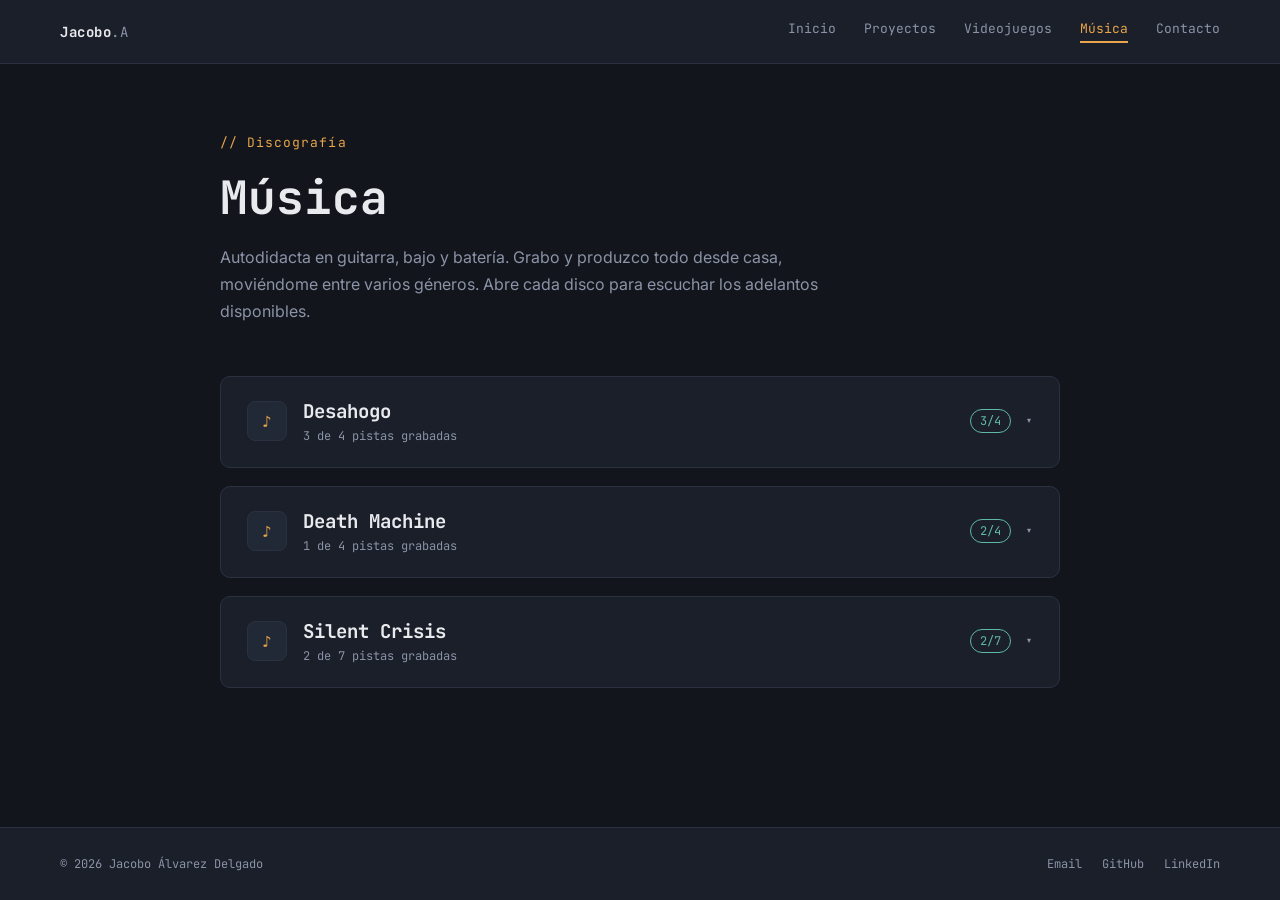
==== Views/musica.html @ ad119c72 "Primera Version Subida de archivos principales y estructura. V1" ====
<!DOCTYPE html>
<html lang="es-es">
<head>
<meta charset="UTF-8">
<meta name="viewport" content="width=device-width, initial-scale=1.0">
<title>Jacobo A. — Música</title>
<link rel="preconnect" href="https://fonts.googleapis.com">
<link rel="icon" href="/Images/Logo.ico" type="image/x-icon">
<link rel="preconnect" href="https://fonts.gstatic.com" crossorigin>
<link href="https://fonts.googleapis.com/css2?family=JetBrains+Mono:wght@400;500;600;700&family=Inter:wght@400;500;600&display=swap" rel="stylesheet">
<link rel="stylesheet" href="CSS/musica.css">
</head>
<body>

  <header>
    <a class="brand" href="index.html"><b>Jacobo</b>.A</a>
    <nav>
      <a href="/index.html">Inicio</a>
      <a href="proyectos.html">Proyectos</a>
      <a href="videojuegos.html">Videojuegos</a>
      <a href="musica.html" class="current">Música</a>
      <a href="/index.html#Contacto">Contacto</a>
    </nav>
  </header>

  <main>
    <div class="page-eyebrow">// Discografía</div>
    <h1>Música</h1>
    <p class="lede">Autodidacta en guitarra, bajo y batería. Grabo y produzco todo desde casa, moviéndome entre varios géneros. Abre cada disco para escuchar los adelantos disponibles.</p>

    <div class="albums">

      <!-- DESAHOGO -->
      <div class="album">
        <button class="album-header" data-album="desahogo">
          <div class="left">
            <div class="icon">♪</div>
            <div>
              <h2>Desahogo</h2>
              <div class="meta">3 de 4 pistas grabadas</div>
            </div>
          </div>
          <div style="display:flex;align-items:center;gap:14px;">
            <span class="badge">3/4</span>
            <span class="chevron">▾</span>
          </div>
        </button>
        <div class="album-body">
          <p class="album-desc">Primer disco en conjunto a mi banda de musica "Werewolf" acompañado de Adrian y Marcos, guitarrista y bajista correspondientes de la banda.
            Es un disco con un estilo Nu-Metal con inspiracion del Heavy Metal. Una forma directa de presentarnos
          </p>

          <div class="track">
            <div class="track-title"><span><span class="num">01</span>Al final la conocí</span></div>
            <audio controls preload="none" src="/Audio/D2esahogho.mp3"></audio>
          </div>

          <div class="track">
            <div class="track-title"><span><span class="num">02</span>Cadenas de Agosto</span></div>
            <audio controls preload="none" src="audio/desahogo-02.mp3"></audio>
          </div>

          <div class="track">
            <div class="track-title"><span><span class="num">03</span>Desahogo</span></div>
            <audio controls preload="none" src="/Audio/Desahogho.mp3" ></audio>
          </div>

          <div class="track">
            <div class="track-title">
              <span><span class="num">04</span>Sin título</span>
              <span class="track-pending">próximamente</span>
            </div>
          </div>
        </div>
      </div>

      <!-- DEATH MACHINE -->
      <div class="album">
        <button class="album-header" data-album="death-machine">
          <div class="left">
            <div class="icon">♪</div>
            <div>
              <h2>Death Machine</h2>
              <div class="meta">1 de 4 pistas grabadas</div>
            </div>
          </div>
          <div style="display:flex;align-items:center;gap:14px;">
            <span class="badge">2/4</span>
            <span class="chevron">▾</span>
          </div>
        </button>
        <div class="album-body">
          <p class="album-desc">Disco más pesado y directo, con un ambiente mas oscuro y rapido, teniendo de inspiracion a grandes grupos del Trash,Death,Speed Metal. 
            Un disco que junta caos y ritmo de una manera agresiva y sucia.
          </p>

          <div class="track">
            <div class="track-title"><span><span class="num">01</span>InstaKill</span></div>
            <audio controls preload="none" src="/Audio/Instakill.mp3" onvolumechange="20"></audio>
          </div>

          <div class="track">
            <div class="track-title"><span><span class="num">02</span>DeathMachine</span></div>
            <audio controls preload="none" src="/Audio/NoseLaverdad.mp3" onvolumechange="20"></audio>
          </div>

          <div class="track">
            <div class="track-title">
              <span><span class="num">03</span>Sin título</span>
              <span class="track-pending">próximamente</span>
            </div>
          </div>

          <div class="track">
            <div class="track-title">
              <span><span class="num">04</span>Sin título</span>
              <span class="track-pending">próximamente</span>
            </div>
          </div>
        </div>
      </div>

      <!-- SILENT CRISIS -->
      <div class="album">
        <button class="album-header" data-album="silent-crisis">
          <div class="left">
            <div class="icon">♪</div>
            <div>
              <h2>Silent Crisis</h2>
              <div class="meta">2 de 7 pistas grabadas</div>
            </div>
          </div>
          <div style="display:flex;align-items:center;gap:14px;">
            <span class="badge">2/7</span>
            <span class="chevron">▾</span>
          </div>
        </button>
        <div class="album-body">
          <p class="album-desc">El proyecto más ambicioso, todavía en marcha, en el exploro nuevas formas de entender y explorar la musica con otros ritmos y tipo de musica.
            Actualmente esta en proceso, pero siendo en el que mas activo esta el proceso de creacion.
          </p>

          <div class="track">
            <div class="track-title"><span><span class="num">01</span>Begins</span></div>
            <audio controls preload="none" src="audio/silentcrisis-01.mp3"></audio>
          </div>

          <div class="track">
            <div class="track-title"><span><span class="num">02</span>Troops of Doom</span></div>
            <audio controls preload="none" src="audio/silentcrisis-02.mp3"></audio>
          </div>

          <div class="track">
            <div class="track-title">
              <span><span class="num">03 – 07</span>Sin título</span>
              <span class="track-pending">próximamente</span>
            </div>
          </div>
        </div>
      </div>

    </div>
  </main>

  <footer>
    <span>© 2026 Jacobo Álvarez Delgado</span>
    <div class="socials">
      <a href="mailto:jacobo.alvarez.delgado@gmail.com">Email</a>
      <a href="https://github.com/tu-usuario" target="_blank" rel="noopener">GitHub</a>
      <a href="https://www.linkedin.com/in/jacobo-alvarez-delgado-/" target="_blank" rel="noopener">LinkedIn</a>
    </div>
  </footer>

<script>

  const LIMITE_SEGUNDOS = 30;

  document.querySelectorAll('.album-header').forEach(btn => {
    btn.addEventListener('click', () => {
      const album = btn.closest('.album');
      const body = album.querySelector('.album-body');
      const isOpen = album.classList.contains('open');

      if (isOpen) {
        album.classList.remove('open');
        body.style.maxHeight = null;
      } else {
        album.classList.add('open');
        body.style.maxHeight = body.scrollHeight + 'px';
      }
    });
  });

  

  document.querySelectorAll('.preview-audio').forEach(audio => {
    audio.addEventListener('timeupdate', () => {
      if (audio.currentTime >= LIMITE_SEGUNDOS) {
        audio.pause();
        audio.currentTime = 0; 
      }
    });
  });
</script>
</body>
</html>
---- Views/CSS/musica.css ----
:root{
    --ink:#12151c;
    --surface:#1a1f29;
    --surface-2:#212836;
    --line:#2a3242;
    --text:#e9eaee;
    --muted:#8b93a7;
    --amber:#e8a54b;
    --teal:#5fb9a8;
    --mono:'JetBrains Mono', monospace;
    --sans:'Inter', sans-serif;
  }

  *{margin:0;padding:0;box-sizing:border-box;}

  body{
    background:var(--ink);
    color:var(--text);
    font-family:var(--sans);
    min-height:100vh;
    display:flex;
    flex-direction:column;
  }

  a{color:inherit;}

  /* ---------- Header ---------- */
  header{
    position:sticky;
    top:0;
    z-index:20;
    display:flex;
    align-items:center;
    justify-content:space-between;
    padding:20px 60px;
    background:var(--surface);
    border-bottom:1px solid var(--line);
  }
  header .brand{
    font-family:var(--mono);
    font-size:14px;
    letter-spacing:.04em;
    text-decoration:none;
    color:var(--muted);
  }
  header .brand b{color:var(--text);}
  header nav{
    display:flex;
    gap:28px;
  }
  header nav a{
    font-family:var(--mono);
    font-size:13px;
    color:var(--muted);
    text-decoration:none;
    border-bottom:2px solid transparent;
    padding-bottom:4px;
    transition:color .2s ease, border-color .2s ease;
  }
  header nav a:hover{color:var(--text);}
  header nav a.current{color:var(--amber);border-color:var(--amber);}

  /* ---------- Main ---------- */
  main{
    flex:1;
    max-width:920px;
    width:100%;
    margin:0 auto;
    padding:70px 40px 90px;
  }

  .page-eyebrow{
    font-family:var(--mono);
    font-size:13px;
    color:var(--amber);
    letter-spacing:.08em;
    margin-bottom:16px;
  }
  h1{
    font-family:var(--mono);
    font-weight:700;
    font-size:clamp(30px,4vw,46px);
    margin-bottom:16px;
  }
  main > p.lede{
    color:var(--muted);
    font-size:16px;
    line-height:1.7;
    max-width:620px;
    margin-bottom:50px;
  }

  /* ---------- Album cards (accordion) ---------- */
  .albums{
    display:flex;
    flex-direction:column;
    gap:18px;
  }
  .album{
    background:var(--surface);
    border:1px solid var(--line);
    border-radius:10px;
    overflow:hidden;
  }
  .album-header{
    display:flex;
    align-items:center;
    justify-content:space-between;
    gap:16px;
    width:100%;
    padding:22px 26px;
    background:none;
    border:none;
    cursor:pointer;
    text-align:left;
    color:var(--text);
  }
  .album-header:hover{background:var(--surface-2);}
  .album-header .left{
    display:flex;
    align-items:center;
    gap:16px;
  }
  .album-header .icon{
    width:40px;
    height:40px;
    border-radius:8px;
    background:var(--surface-2);
    border:1px solid var(--line);
    display:flex;
    align-items:center;
    justify-content:center;
    font-family:var(--mono);
    color:var(--amber);
    font-size:16px;
    flex-shrink:0;
  }
  .album-header h2{
    font-family:var(--mono);
    font-size:19px;
    font-weight:700;
  }
  .album-header .meta{
    font-family:var(--mono);
    font-size:12px;
    color:var(--muted);
    margin-top:4px;
  }
  .album-header .badge{
    font-family:var(--mono);
    font-size:12px;
    color:var(--teal);
    border:1px solid var(--teal);
    padding:3px 9px;
    border-radius:999px;
    white-space:nowrap;
  }
  .album-header .chevron{
    font-family:var(--mono);
    color:var(--muted);
    transition:transform .25s ease;
    flex-shrink:0;
  }
  .album.open .chevron{transform:rotate(180deg);}

  .album-body{
    max-height:0;
    overflow:hidden;
    transition:max-height .35s ease;
    border-top:1px solid transparent;
  }
  .album.open .album-body{
    border-top:1px solid var(--line);
  }

  .album-desc{
    padding:20px 26px 4px;
    color:var(--muted);
    font-size:14px;
    line-height:1.6;
  }

  .track{
    display:flex;
    flex-direction:column;
    gap:10px;
    padding:16px 26px;
    border-top:1px solid var(--line);
  }
  .track-title{
    display:flex;
    align-items:center;
    justify-content:space-between;
    font-family:var(--mono);
    font-size:14px;
  }
  .track-title .num{color:var(--muted);margin-right:10px;}
  .track-pending{
    font-family:var(--mono);
    font-size:11px;
    color:var(--muted);
    border:1px dashed var(--line);
    padding:3px 8px;
    border-radius:999px;
  }
  audio{
    width:100%;
    height:36px;
    filter:invert(0);
  }
  /* Tint the native player to fit the dark palette */
  audio::-webkit-media-controls-panel{
    background:var(--surface-2);
  }

  footer{
    border-top:1px solid var(--line);
    background:var(--surface);
    padding:28px 60px;
    display:flex;
    align-items:center;
    justify-content:space-between;
    flex-wrap:wrap;
    gap:12px;
    font-family:var(--mono);
    font-size:12px;
    color:var(--muted);
  }
  footer .socials{
    display:flex;
    gap:20px;
  }
  footer a{
    text-decoration:none;
    color:var(--muted);
    transition:color .2s ease;
  }
  footer a:hover{color:var(--amber);}

  @media (max-width:640px){
    header{padding:16px 20px;}
    header nav{gap:16px;}
    main{padding:50px 20px 70px;}
    footer{padding:22px 20px;flex-direction:column;align-items:flex-start;}
    .album-header{padding:18px 18px;}
    .album-desc, .track{padding-left:18px;padding-right:18px;}
  }
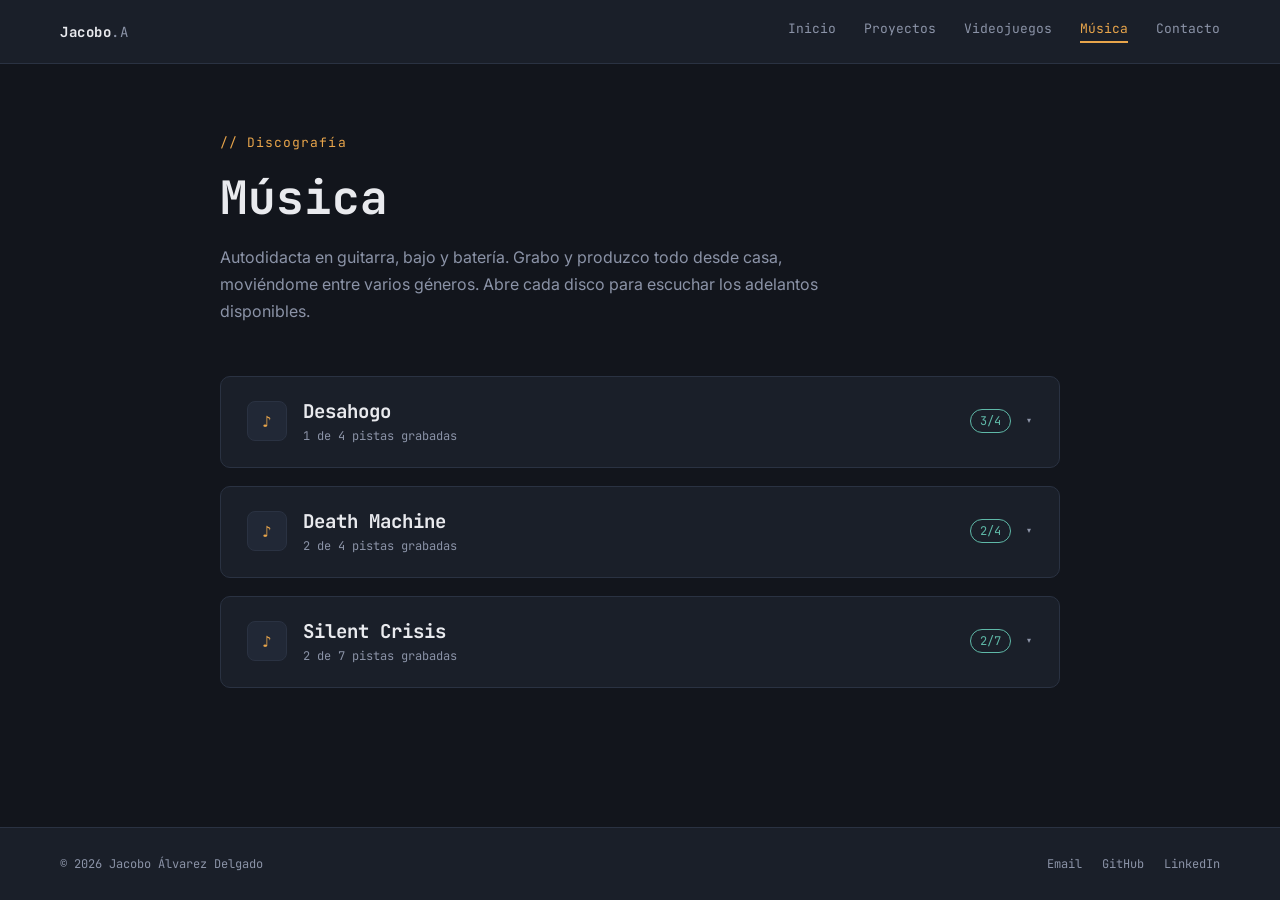
==== commit b99deceb: "Update musica.html" ====
--- a/Views/musica.html
+++ b/Views/musica.html
@@ -37,7 +37,7 @@
             <div class="icon">♪</div>
             <div>
               <h2>Desahogo</h2>
-              <div class="meta">3 de 4 pistas grabadas</div>
+              <div class="meta">1 de 4 pistas grabadas</div>
             </div>
           </div>
           <div style="display:flex;align-items:center;gap:14px;">
@@ -52,17 +52,17 @@
 
           <div class="track">
             <div class="track-title"><span><span class="num">01</span>Al final la conocí</span></div>
-            <audio controls preload="none" src="/Audio/D2esahogho.mp3"></audio>
+            <audio class="preview-audio" controls controlsList="nodownload noremoteplayback" preload="none" src="/Audio/D2esahogho.mp3"></audio>
           </div>
 
           <div class="track">
             <div class="track-title"><span><span class="num">02</span>Cadenas de Agosto</span></div>
-            <audio controls preload="none" src="audio/desahogo-02.mp3"></audio>
+            <audio class="preview-audio" controls controlsList="nodownload noremoteplayback" preload="none" src="audio/desahogo-02.mp3"></audio>
           </div>
 
           <div class="track">
             <div class="track-title"><span><span class="num">03</span>Desahogo</span></div>
-            <audio controls preload="none" src="/Audio/Desahogho.mp3" ></audio>
+            <audio class="preview-audio" controls controlsList="nodownload noremoteplayback" preload="none" src="/Audio/Desahogho.mp3"></audio>
           </div>
 
           <div class="track">
@@ -81,7 +81,7 @@
             <div class="icon">♪</div>
             <div>
               <h2>Death Machine</h2>
-              <div class="meta">1 de 4 pistas grabadas</div>
+              <div class="meta">2 de 4 pistas grabadas</div>
             </div>
           </div>
           <div style="display:flex;align-items:center;gap:14px;">
@@ -96,12 +96,12 @@
 
           <div class="track">
             <div class="track-title"><span><span class="num">01</span>InstaKill</span></div>
-            <audio controls preload="none" src="/Audio/Instakill.mp3" onvolumechange="20"></audio>
+            <audio class="preview-audio" controls controlsList="nodownload noremoteplayback" preload="none" src="/Audio/Instakill.mp3"></audio>
           </div>
 
           <div class="track">
             <div class="track-title"><span><span class="num">02</span>DeathMachine</span></div>
-            <audio controls preload="none" src="/Audio/NoseLaverdad.mp3" onvolumechange="20"></audio>
+            <audio class="preview-audio" controls controlsList="nodownload noremoteplayback" preload="none" src="/Audio/NoseLaverdad.mp3"></audio>
           </div>
 
           <div class="track">
@@ -142,12 +142,12 @@
 
           <div class="track">
             <div class="track-title"><span><span class="num">01</span>Begins</span></div>
-            <audio controls preload="none" src="audio/silentcrisis-01.mp3"></audio>
+            <audio class="preview-audio" controls controlsList="nodownload noremoteplayback" preload="none" src="audio/silentcrisis-01.mp3"></audio>
           </div>
 
           <div class="track">
             <div class="track-title"><span><span class="num">02</span>Troops of Doom</span></div>
-            <audio controls preload="none" src="audio/silentcrisis-02.mp3"></audio>
+            <audio class="preview-audio" controls controlsList="nodownload noremoteplayback" preload="none" src="audio/silentcrisis-02.mp3"></audio>
           </div>
 
           <div class="track">
@@ -191,16 +191,18 @@
     });
   });
 
-  
-
   document.querySelectorAll('.preview-audio').forEach(audio => {
+    // Bloquea el menú contextual (clic derecho) para evitar "Guardar audio como..."
+    audio.addEventListener('contextmenu', e => e.preventDefault());
+
+    // Corta la reproducción al llegar al límite de segundos
     audio.addEventListener('timeupdate', () => {
       if (audio.currentTime >= LIMITE_SEGUNDOS) {
         audio.pause();
-        audio.currentTime = 0; 
+        audio.currentTime = 0;
       }
     });
   });
 </script>
 </body>
-</html>+</html>
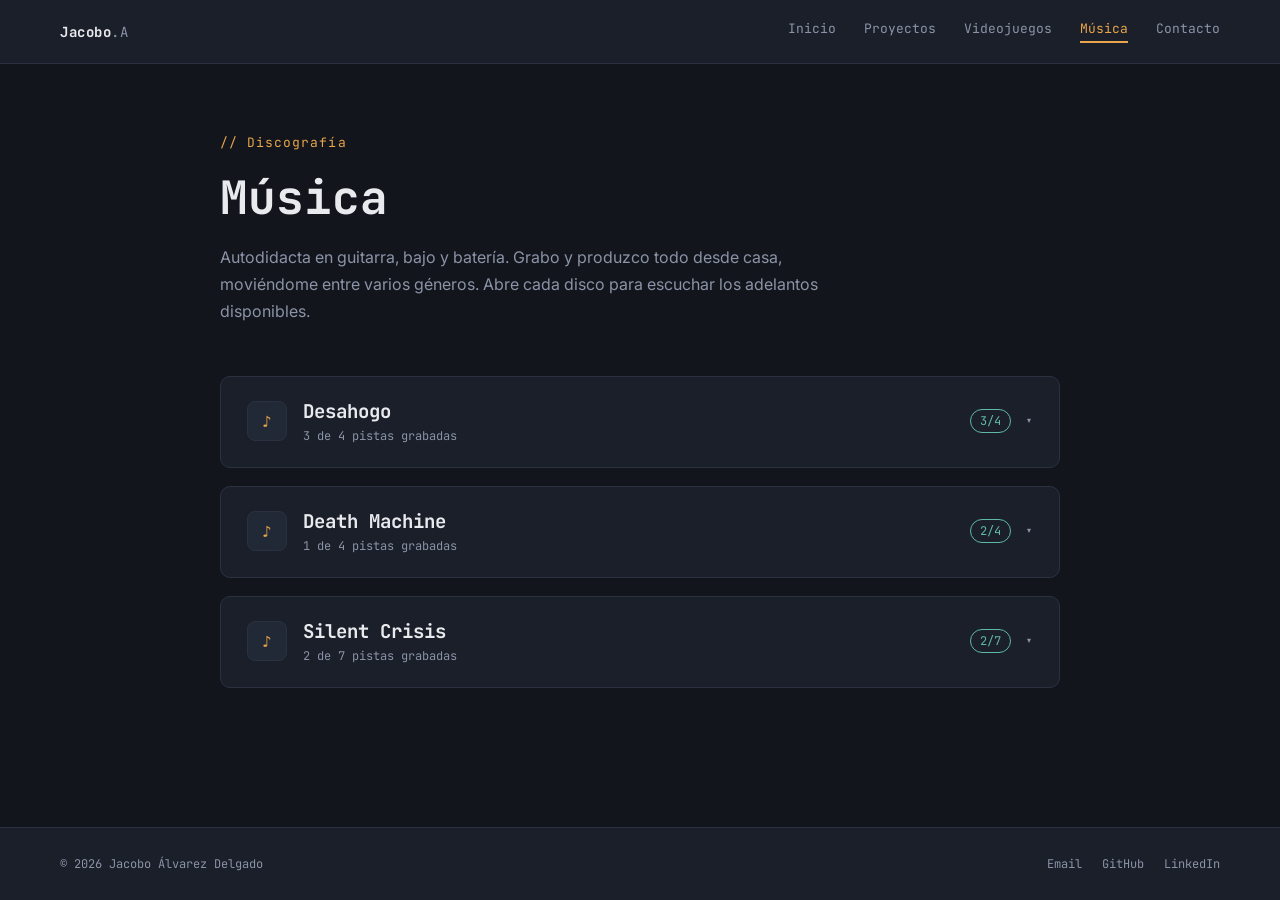
==== commit 0c682279: "Update musica.html Cambio de rutas" ====
--- a/Views/musica.html
+++ b/Views/musica.html
@@ -5,7 +5,7 @@
 <meta name="viewport" content="width=device-width, initial-scale=1.0">
 <title>Jacobo A. — Música</title>
 <link rel="preconnect" href="https://fonts.googleapis.com">
-<link rel="icon" href="/Images/Logo.ico" type="image/x-icon">
+<link rel="icon" href="../Images/Logo.ico" type="image/x-icon">
 <link rel="preconnect" href="https://fonts.gstatic.com" crossorigin>
 <link href="https://fonts.googleapis.com/css2?family=JetBrains+Mono:wght@400;500;600;700&family=Inter:wght@400;500;600&display=swap" rel="stylesheet">
 <link rel="stylesheet" href="CSS/musica.css">
@@ -13,13 +13,13 @@
 <body>
 
   <header>
-    <a class="brand" href="index.html"><b>Jacobo</b>.A</a>
+    <a class="brand" href="../index.html"><b>Jacobo</b>.A</a>
     <nav>
-      <a href="/index.html">Inicio</a>
+      <a href="../index.html">Inicio</a>
       <a href="proyectos.html">Proyectos</a>
       <a href="videojuegos.html">Videojuegos</a>
       <a href="musica.html" class="current">Música</a>
-      <a href="/index.html#Contacto">Contacto</a>
+      <a href="../index.html#Contacto">Contacto</a>
     </nav>
   </header>
 
@@ -37,7 +37,7 @@
             <div class="icon">♪</div>
             <div>
               <h2>Desahogo</h2>
-              <div class="meta">1 de 4 pistas grabadas</div>
+              <div class="meta">3 de 4 pistas grabadas</div>
             </div>
           </div>
           <div style="display:flex;align-items:center;gap:14px;">
@@ -52,17 +52,17 @@
 
           <div class="track">
             <div class="track-title"><span><span class="num">01</span>Al final la conocí</span></div>
-            <audio class="preview-audio" controls controlsList="nodownload noremoteplayback" preload="none" src="/Audio/D2esahogho.mp3"></audio>
+            <audio class="preview-audio" controls controlsList="nodownload noremoteplayback" preload="none" src="../Audio/D2esahogho.mp3"></audio>
           </div>
 
           <div class="track">
             <div class="track-title"><span><span class="num">02</span>Cadenas de Agosto</span></div>
-            <audio class="preview-audio" controls controlsList="nodownload noremoteplayback" preload="none" src="audio/desahogo-02.mp3"></audio>
+            <audio class="preview-audio" controls controlsList="nodownload noremoteplayback" preload="none" src="../Audio/desahogo-02.mp3"></audio>
           </div>
 
           <div class="track">
             <div class="track-title"><span><span class="num">03</span>Desahogo</span></div>
-            <audio class="preview-audio" controls controlsList="nodownload noremoteplayback" preload="none" src="/Audio/Desahogho.mp3"></audio>
+            <audio class="preview-audio" controls controlsList="nodownload noremoteplayback" preload="none" src="../Audio/Desahogho.mp3"></audio>
           </div>
 
           <div class="track">
@@ -81,7 +81,7 @@
             <div class="icon">♪</div>
             <div>
               <h2>Death Machine</h2>
-              <div class="meta">2 de 4 pistas grabadas</div>
+              <div class="meta">1 de 4 pistas grabadas</div>
             </div>
           </div>
           <div style="display:flex;align-items:center;gap:14px;">
@@ -96,12 +96,12 @@
 
           <div class="track">
             <div class="track-title"><span><span class="num">01</span>InstaKill</span></div>
-            <audio class="preview-audio" controls controlsList="nodownload noremoteplayback" preload="none" src="/Audio/Instakill.mp3"></audio>
+            <audio class="preview-audio" controls controlsList="nodownload noremoteplayback" preload="none" src="../Audio/Instakill.mp3"></audio>
           </div>
 
           <div class="track">
             <div class="track-title"><span><span class="num">02</span>DeathMachine</span></div>
-            <audio class="preview-audio" controls controlsList="nodownload noremoteplayback" preload="none" src="/Audio/NoseLaverdad.mp3"></audio>
+            <audio class="preview-audio" controls controlsList="nodownload noremoteplayback" preload="none" src="../Audio/NoseLaverdad.mp3"></audio>
           </div>
 
           <div class="track">
@@ -142,12 +142,12 @@
 
           <div class="track">
             <div class="track-title"><span><span class="num">01</span>Begins</span></div>
-            <audio class="preview-audio" controls controlsList="nodownload noremoteplayback" preload="none" src="audio/silentcrisis-01.mp3"></audio>
+            <audio class="preview-audio" controls controlsList="nodownload noremoteplayback" preload="none" src="../Audio/silentcrisis-01.mp3"></audio>
           </div>
 
           <div class="track">
             <div class="track-title"><span><span class="num">02</span>Troops of Doom</span></div>
-            <audio class="preview-audio" controls controlsList="nodownload noremoteplayback" preload="none" src="audio/silentcrisis-02.mp3"></audio>
+            <audio class="preview-audio" controls controlsList="nodownload noremoteplayback" preload="none" src="../Audio/silentcrisis-02.mp3"></audio>
           </div>
 
           <div class="track">
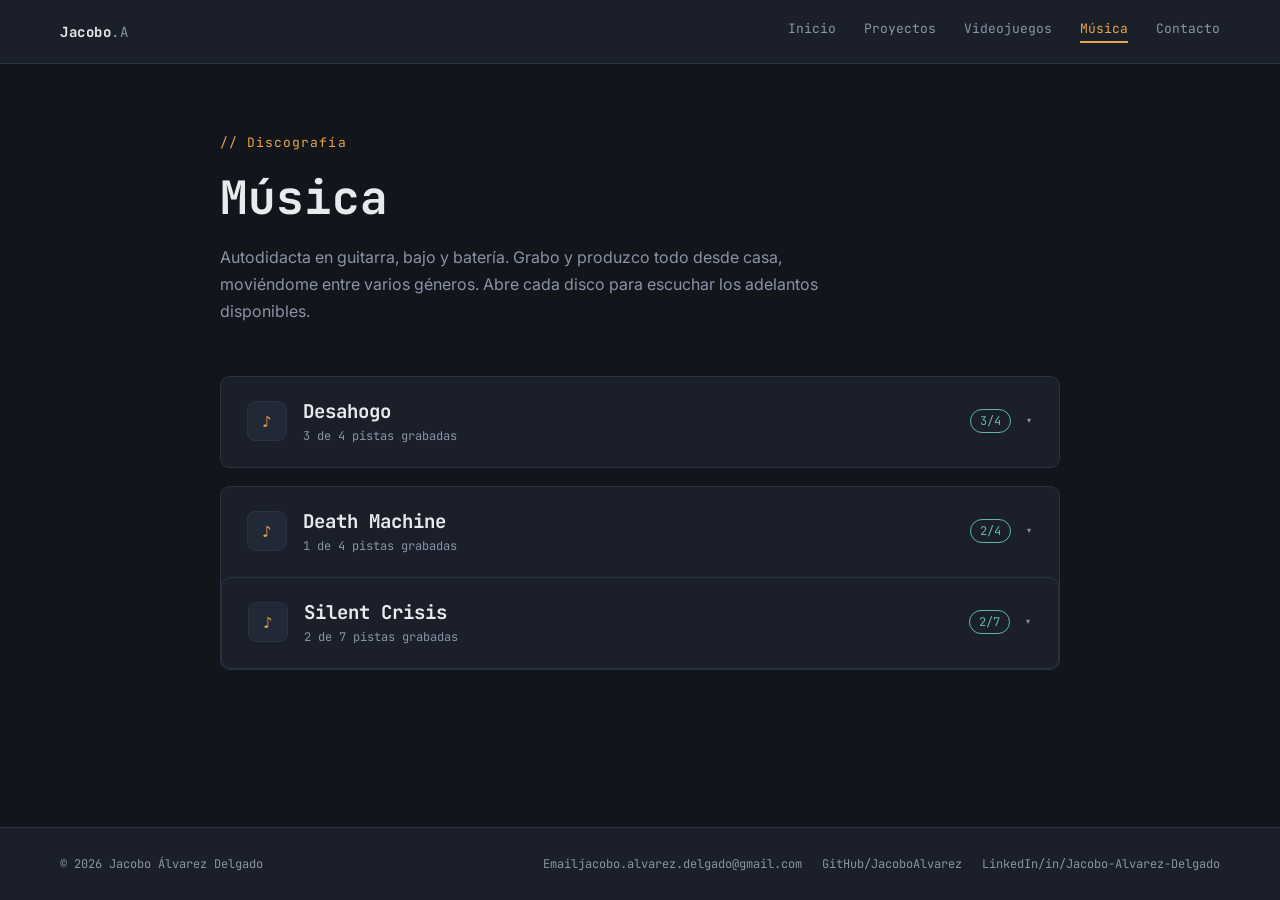
==== commit f7d06450: "Cambio de Meta Names y Enlaces Erroneos" ====
--- a/Views/musica.html
+++ b/Views/musica.html
@@ -1,208 +1,222 @@
-<!DOCTYPE html>
-<html lang="es-es">
-<head>
-<meta charset="UTF-8">
-<meta name="viewport" content="width=device-width, initial-scale=1.0">
-<title>Jacobo A. — Música</title>
-<link rel="preconnect" href="https://fonts.googleapis.com">
-<link rel="icon" href="../Images/Logo.ico" type="image/x-icon">
-<link rel="preconnect" href="https://fonts.gstatic.com" crossorigin>
-<link href="https://fonts.googleapis.com/css2?family=JetBrains+Mono:wght@400;500;600;700&family=Inter:wght@400;500;600&display=swap" rel="stylesheet">
-<link rel="stylesheet" href="CSS/musica.css">
-</head>
-<body>
-
-  <header>
-    <a class="brand" href="../index.html"><b>Jacobo</b>.A</a>
-    <nav>
-      <a href="../index.html">Inicio</a>
-      <a href="proyectos.html">Proyectos</a>
-      <a href="videojuegos.html">Videojuegos</a>
-      <a href="musica.html" class="current">Música</a>
-      <a href="../index.html#Contacto">Contacto</a>
-    </nav>
-  </header>
-
-  <main>
-    <div class="page-eyebrow">// Discografía</div>
-    <h1>Música</h1>
-    <p class="lede">Autodidacta en guitarra, bajo y batería. Grabo y produzco todo desde casa, moviéndome entre varios géneros. Abre cada disco para escuchar los adelantos disponibles.</p>
-
-    <div class="albums">
-
-      <!-- DESAHOGO -->
-      <div class="album">
-        <button class="album-header" data-album="desahogo">
-          <div class="left">
-            <div class="icon">♪</div>
-            <div>
-              <h2>Desahogo</h2>
-              <div class="meta">3 de 4 pistas grabadas</div>
-            </div>
-          </div>
-          <div style="display:flex;align-items:center;gap:14px;">
-            <span class="badge">3/4</span>
-            <span class="chevron">▾</span>
-          </div>
-        </button>
-        <div class="album-body">
-          <p class="album-desc">Primer disco en conjunto a mi banda de musica "Werewolf" acompañado de Adrian y Marcos, guitarrista y bajista correspondientes de la banda.
-            Es un disco con un estilo Nu-Metal con inspiracion del Heavy Metal. Una forma directa de presentarnos
-          </p>
-
-          <div class="track">
-            <div class="track-title"><span><span class="num">01</span>Al final la conocí</span></div>
-            <audio class="preview-audio" controls controlsList="nodownload noremoteplayback" preload="none" src="../Audio/D2esahogho.mp3"></audio>
-          </div>
-
-          <div class="track">
-            <div class="track-title"><span><span class="num">02</span>Cadenas de Agosto</span></div>
-            <audio class="preview-audio" controls controlsList="nodownload noremoteplayback" preload="none" src="../Audio/desahogo-02.mp3"></audio>
-          </div>
-
-          <div class="track">
-            <div class="track-title"><span><span class="num">03</span>Desahogo</span></div>
-            <audio class="preview-audio" controls controlsList="nodownload noremoteplayback" preload="none" src="../Audio/Desahogho.mp3"></audio>
-          </div>
-
-          <div class="track">
-            <div class="track-title">
-              <span><span class="num">04</span>Sin título</span>
-              <span class="track-pending">próximamente</span>
-            </div>
-          </div>
-        </div>
-      </div>
-
-      <!-- DEATH MACHINE -->
-      <div class="album">
-        <button class="album-header" data-album="death-machine">
-          <div class="left">
-            <div class="icon">♪</div>
-            <div>
-              <h2>Death Machine</h2>
-              <div class="meta">1 de 4 pistas grabadas</div>
-            </div>
-          </div>
-          <div style="display:flex;align-items:center;gap:14px;">
-            <span class="badge">2/4</span>
-            <span class="chevron">▾</span>
-          </div>
-        </button>
-        <div class="album-body">
-          <p class="album-desc">Disco más pesado y directo, con un ambiente mas oscuro y rapido, teniendo de inspiracion a grandes grupos del Trash,Death,Speed Metal. 
-            Un disco que junta caos y ritmo de una manera agresiva y sucia.
-          </p>
-
-          <div class="track">
-            <div class="track-title"><span><span class="num">01</span>InstaKill</span></div>
-            <audio class="preview-audio" controls controlsList="nodownload noremoteplayback" preload="none" src="../Audio/Instakill.mp3"></audio>
-          </div>
-
-          <div class="track">
-            <div class="track-title"><span><span class="num">02</span>DeathMachine</span></div>
-            <audio class="preview-audio" controls controlsList="nodownload noremoteplayback" preload="none" src="../Audio/NoseLaverdad.mp3"></audio>
-          </div>
-
-          <div class="track">
-            <div class="track-title">
-              <span><span class="num">03</span>Sin título</span>
-              <span class="track-pending">próximamente</span>
-            </div>
-          </div>
-
-          <div class="track">
-            <div class="track-title">
-              <span><span class="num">04</span>Sin título</span>
-              <span class="track-pending">próximamente</span>
-            </div>
-          </div>
-        </div>
-      </div>
-
-      <!-- SILENT CRISIS -->
-      <div class="album">
-        <button class="album-header" data-album="silent-crisis">
-          <div class="left">
-            <div class="icon">♪</div>
-            <div>
-              <h2>Silent Crisis</h2>
-              <div class="meta">2 de 7 pistas grabadas</div>
-            </div>
-          </div>
-          <div style="display:flex;align-items:center;gap:14px;">
-            <span class="badge">2/7</span>
-            <span class="chevron">▾</span>
-          </div>
-        </button>
-        <div class="album-body">
-          <p class="album-desc">El proyecto más ambicioso, todavía en marcha, en el exploro nuevas formas de entender y explorar la musica con otros ritmos y tipo de musica.
-            Actualmente esta en proceso, pero siendo en el que mas activo esta el proceso de creacion.
-          </p>
-
-          <div class="track">
-            <div class="track-title"><span><span class="num">01</span>Begins</span></div>
-            <audio class="preview-audio" controls controlsList="nodownload noremoteplayback" preload="none" src="../Audio/silentcrisis-01.mp3"></audio>
-          </div>
-
-          <div class="track">
-            <div class="track-title"><span><span class="num">02</span>Troops of Doom</span></div>
-            <audio class="preview-audio" controls controlsList="nodownload noremoteplayback" preload="none" src="../Audio/silentcrisis-02.mp3"></audio>
-          </div>
-
-          <div class="track">
-            <div class="track-title">
-              <span><span class="num">03 – 07</span>Sin título</span>
-              <span class="track-pending">próximamente</span>
-            </div>
-          </div>
-        </div>
-      </div>
-
-    </div>
-  </main>
-
-  <footer>
-    <span>© 2026 Jacobo Álvarez Delgado</span>
-    <div class="socials">
-      <a href="mailto:jacobo.alvarez.delgado@gmail.com">Email</a>
-      <a href="https://github.com/tu-usuario" target="_blank" rel="noopener">GitHub</a>
-      <a href="https://www.linkedin.com/in/jacobo-alvarez-delgado-/" target="_blank" rel="noopener">LinkedIn</a>
-    </div>
-  </footer>
-
-<script>
-
-  const LIMITE_SEGUNDOS = 30;
-
-  document.querySelectorAll('.album-header').forEach(btn => {
-    btn.addEventListener('click', () => {
-      const album = btn.closest('.album');
-      const body = album.querySelector('.album-body');
-      const isOpen = album.classList.contains('open');
-
-      if (isOpen) {
-        album.classList.remove('open');
-        body.style.maxHeight = null;
-      } else {
-        album.classList.add('open');
-        body.style.maxHeight = body.scrollHeight + 'px';
-      }
-    });
-  });
-
-  document.querySelectorAll('.preview-audio').forEach(audio => {
-    // Bloquea el menú contextual (clic derecho) para evitar "Guardar audio como..."
-    audio.addEventListener('contextmenu', e => e.preventDefault());
-
-    // Corta la reproducción al llegar al límite de segundos
-    audio.addEventListener('timeupdate', () => {
-      if (audio.currentTime >= LIMITE_SEGUNDOS) {
-        audio.pause();
-        audio.currentTime = 0;
-      }
-    });
-  });
-</script>
-</body>
-</html>
+<!DOCTYPE html>
+<html lang="es-es">
+<head>
+<meta charset="UTF-8">
+<meta name="viewport" content="width=device-width, initial-scale=1.0">
+<title>Jacobo A. — Música</title>
+<link rel="preconnect" href="https://fonts.googleapis.com">
+<link rel="icon" href="../Images/Logo.ico" type="image/x-icon">
+<link rel="preconnect" href="https://fonts.gstatic.com" crossorigin>
+<link href="https://fonts.googleapis.com/css2?family=JetBrains+Mono:wght@400;500;600;700&family=Inter:wght@400;500;600&display=swap" rel="stylesheet">
+<link rel="stylesheet" href="CSS/musica.css">
+<meta name="description" content="Portafolio de Jacobo Álvarez Delgado: desarrollador .NET MAUI/WASP, creador de videojuegos Unity y músico autodidacta.">
+<meta property="og:title" content="Jacobo A. Proyectos">
+<meta property="og:description" content="Portafolio de desarrollador y músico">
+<meta property="og:image" content="https://tudominio.com/Images/Logo.png">
+<meta property="og:url" content="https://tudominio.com/">
+<meta property="og:type" content="website">
+<meta name="twitter:card" content="summary_large_image">
+<meta name="twitter:title" content="Jacobo A. Proyectos">
+<meta name="twitter:description" content="Portafolio de desarrollador y músico">
+<meta name="twitter:image" content="https://tudominio.com/Images/Logo.png">
+<script type="application/ld+json">
+{
+  "@context": "https://schema.org",
+  "@type": "Person",
+  "name": "Jacobo Álvarez Delgado",
+  "url": "https://tudominio.com/",
+  "sameAs": [
+    "https://github.com/JacoboAlvarez",
+    "https://www.linkedin.com/in/jacobo-alvarez-delgado-"
+  ],
+  "occupation": "Software Developer / Music Producer",
+  "address": {
+    "@type": "PostalAddress",
+    "addressLocality": "Tu Ciudad"
+  }
+}
+</script>
+</head>
+<body>
+
+  <header>
+    <a class="brand" href="../index.html"><b>Jacobo</b>.A</a>
+    <nav>
+      <a href="../index.html">Inicio</a>
+      <a href="proyectos.html">Proyectos</a>
+      <a href="videojuegos.html">Videojuegos</a>
+      <a href="musica.html" class="current">Música</a>
+      <a href="../index.html#contacto">Contacto</a>
+    </nav>
+  </header>
+
+  <main>
+    <div class="page-eyebrow">// Discografía</div>
+    <h1>Música</h1>
+    <p class="lede">Autodidacta en guitarra, bajo y batería. Grabo y produzco todo desde casa, moviéndome entre varios géneros. Abre cada disco para escuchar los adelantos disponibles.</p>
+
+    <div class="albums">
+
+      <!-- DESAHOGO -->
+      <div class="album">
+        <button class="album-header" data-album="desahogo">
+          <div class="left">
+            <div class="icon">♪</div>
+            <div>
+              <h2>Desahogo</h2>
+              <div class="meta">3 de 4 pistas grabadas</div>
+            </div>
+          </div>
+          <div style="display:flex;align-items:center;gap:14px;">
+            <span class="badge">3/4</span>
+            <span class="chevron">▾</span>
+          </div>
+        </button>
+        <div class="album-body">
+          <p class="album-desc">Primer disco en conjunto a mi banda de musica "Werewolf" acompañado de Adrian y Marcos, guitarrista y bajista correspondientes de la banda.
+            Es un disco con un estilo Nu-Metal con inspiracion del Heavy Metal. Una forma directa de presentarnos
+          </p>
+
+          <div class="track">
+            <div class="track-title"><span><span class="num">01</span>Al final la conocí</span></div>
+            <audio class="preview-audio" controls controlsList="nodownload noremoteplayback" preload="none" src="../Audio/D2esahogho.mp3"></audio>
+          </div>
+
+          <div class="track">
+            <div class="track-title"><span><span class="num">02</span>Cadenas de Agosto</span></div>
+            <audio class="preview-audio" controls controlsList="nodownload noremoteplayback" preload="none" src="../Audio/desahogo-02.mp3"></audio>
+          </div>
+
+          <div class="track">
+            <div class="track-title"><span><span class="num">03</span>Desahogo</span></div>
+            <audio class="preview-audio" controls controlsList="nodownload noremoteplayback" preload="none" src="../Audio/Desahogho.mp3"></audio>
+          </div>
+
+          <div class="track">
+            <div class="track-title">
+              <span><span class="num">04</span>Sin título</span>
+              <span class="track-pending">próximamente</span>
+            </div>
+          </div>
+        </div>
+      </div>
+
+      <!-- DEATH MACHINE -->
+      <div class="album">
+        <button class="album-header" data-album="death-machine">
+          <div class="left">
+            <div class="icon">♪</div>
+            <div>
+              <h2>Death Machine</h2>
+              <div class="meta">1 de 4 pistas grabadas</div>
+            </div>
+          </div>
+          <div style="display:flex;align-items:center;gap:14px;">
+            <span class="badge">2/4</span>
+            <span class="chevron">▾</span>
+          </div>
+        </button>
+        <div class="album-body">
+          <p class="album-desc">Disco más pesado y directo, con un ambiente mas oscuro y rapido, teniendo de inspiracion a grandes grupos del Trash,Death,Speed Metal.
+            Un disco que junta caos y ritmo de una manera agresiva y sucia.
+          </p>
+
+          <div class="track">
+            <div class="track-title"><span><span class="num">01</span>InstaKill</span></div>
+            <audio class="preview-audio" controls controlsList="nodownload noremoteplayback" preload="none" src="../Audio/Instakill.mp3"></audio>
+          </div>
+
+          <div class="track">
+            <div class="track-title"><span><span class="num">02</span>DeathMachine</span></div
+          </div>
+        </div>
+      </div>
+
+      <!-- SILENT CRISIS -->
+      <div class="album">
+        <button class="album-header" data-album="silent-crisis">
+          <div class="left">
+            <div class="icon">♪</div>
+            <div>
+              <h2>Silent Crisis</h2>
+              <div class="meta">2 de 7 pistas grabadas</div>
+            </div>
+          </div>
+          <div style="display:flex;align-items:center;gap:14px;">
+            <span class="badge">2/7</span>
+            <span class="chevron">▾</span>
+          </div>
+        </button>
+        <div class="album-body">
+          <p class="album-desc">El proyecto más ambicioso, todavía en marcha, en el exploro nuevas formas de entender y explorar la musica con otros ritmos y tipo de musica.
+            Actualmente esta en proceso, pero siendo en el que mas activo esta el proceso de creacion.
+          </p>
+
+          <div class="track">
+            <div class="track-title"><span><span class="num">01</span>Begins</span></div>
+            <audio class="preview-audio" controls controlsList="nodownload noremoteplayback" preload="none" src="../Audio/silentcrisis-01.mp3"></audio>
+          </div>
+
+          <div class="track">
+            <div class="track-title"><span><span class="num">02</span>Troops of Doom</span></div>
+            <audio class="preview-audio" controls controlsList="nodownload noremoteplayback" preload="none" src="../Audio/silentcrisis-02.mp3"></audio>
+          </div>
+
+          <div class="track">
+            <div class="track-title">
+              <span><span class="num">03 – 07</span>Sin título</span>
+              <span class="track-pending">próximamente</span>
+            </div>
+          </div>
+        </div>
+      </div>
+
+    </div>
+  </main>
+
+  <footer>
+    <span>© 2026 Jacobo Álvarez Delgado</span>
+    <div class="socials">
+  <a href="mailto:jacobo.alvarez.delgado@gmail.com">
+    <span>Email</span><span class="label">jacobo.alvarez.delgado@gmail.com</span>
+  </a>
+   <a href="https://github.com/JacoboAlvarez" target="_blank" rel="noopener"><span>GitHub</span><span class="label">/JacoboAlvarez</span></a>
+  <a href="https://www.linkedin.com/in/jacobo-alvarez-delgado-/" target="_blank" rel="noopener"><span>LinkedIn</span><span class="label">/in/Jacobo-Alvarez-Delgado</span></a>  
+    </div>
+  </footer>
+
+  <script>
+
+    const LIMITE_SEGUNDOS = 30;
+
+    document.querySelectorAll('.album-header').forEach(btn => {
+      btn.addEventListener('click', () => {
+        const album = btn.closest('.album');
+        const body = album.querySelector('.album-body');
+        const isOpen = album.classList.contains('open');
+
+        if (isOpen) {
+          album.classList.remove('open');
+          body.style.maxHeight = null;
+        } else {
+          album.classList.add('open');
+          body.style.maxHeight = body.scrollHeight + 'px';
+        }
+      });
+    });
+
+    document.querySelectorAll('.preview-audio').forEach(audio => {
+      // Bloquea el menú contextual (clic derecho) para evitar "Guardar audio como..."
+      audio.addEventListener('contextmenu', e => e.preventDefault());
+
+      // Corta la reproducción al llegar al límite de segundos
+      audio.addEventListener('timeupdate', () => {
+        if (audio.currentTime >= LIMITE_SEGUNDOS) {
+          audio.pause();
+          audio.currentTime = 0;
+        }
+      });
+    });
+  </script>
+</body>
+</html>
